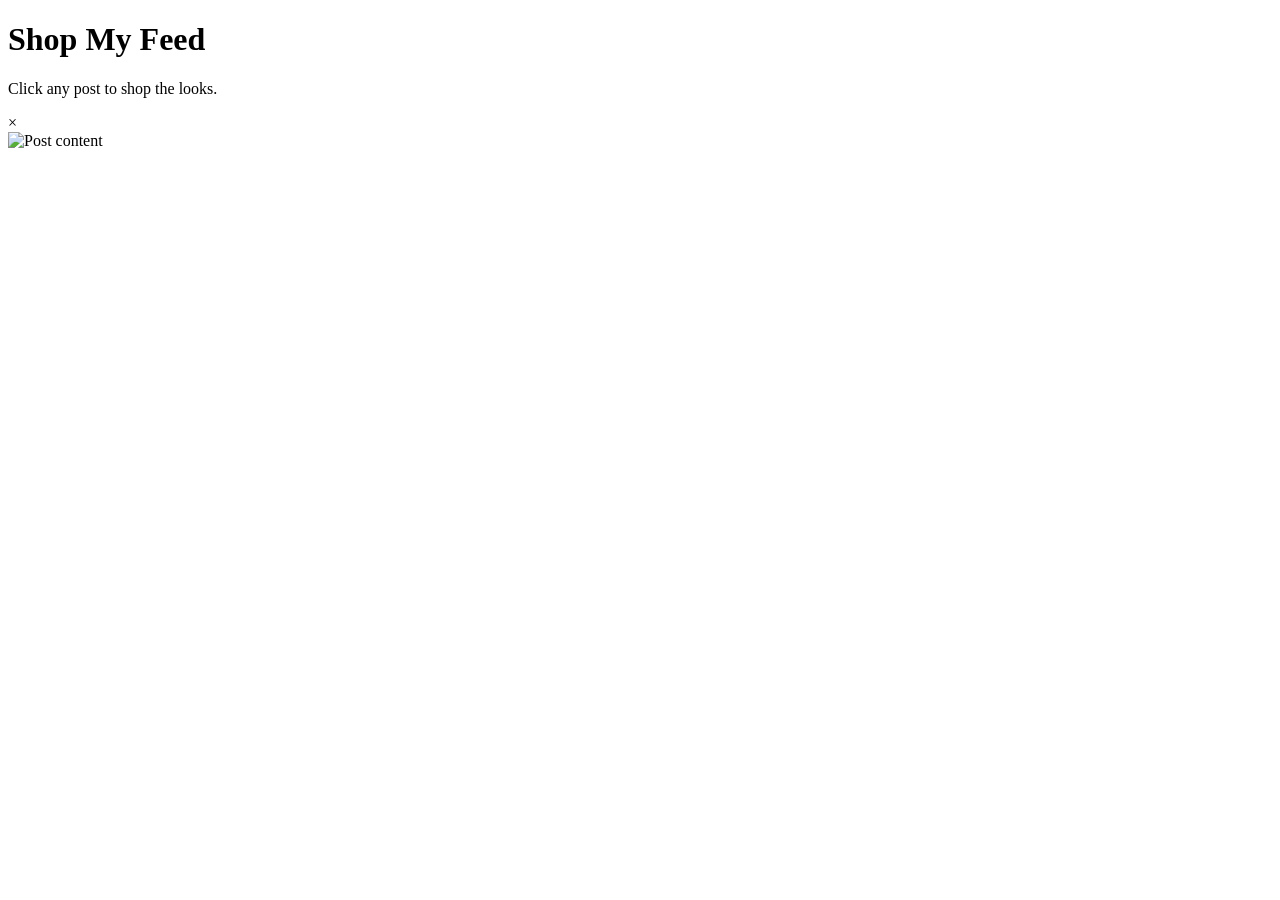
==== index.html @ c6c6c4ad "Create index.html" ====
<!DOCTYPE html>
<html lang="en">
<head>
    <meta charset="UTF-8">
    <meta name="viewport" content="width=device-width, initial-scale=1.0">
    <title>My Shoppable Feed</title>
    <link rel="stylesheet" href="style.css">
</head>
<body>
    <header>
        <h1>Shop My Feed</h1>
        <p>Click any post to shop the looks.</p>
    </header>

    <!-- This is where the social grid will be injected -->
    <main id="feed-grid" class="grid-container"></main>

    <!-- Modal for showing products when a post is clicked -->
    <div id="product-modal" class="modal">
        <div class="modal-content">
            <span class="close-btn">&times;</span>
            <div class="modal-layout">
                <img id="modal-image" src="" alt="Post content">
                <div id="modal-products" class="product-list">
                    <!-- Products will be injected here via JavaScript -->
                </div>
            </div>
        </div>
    </div>

    <script src="script.js"></script>
</body>
</html>
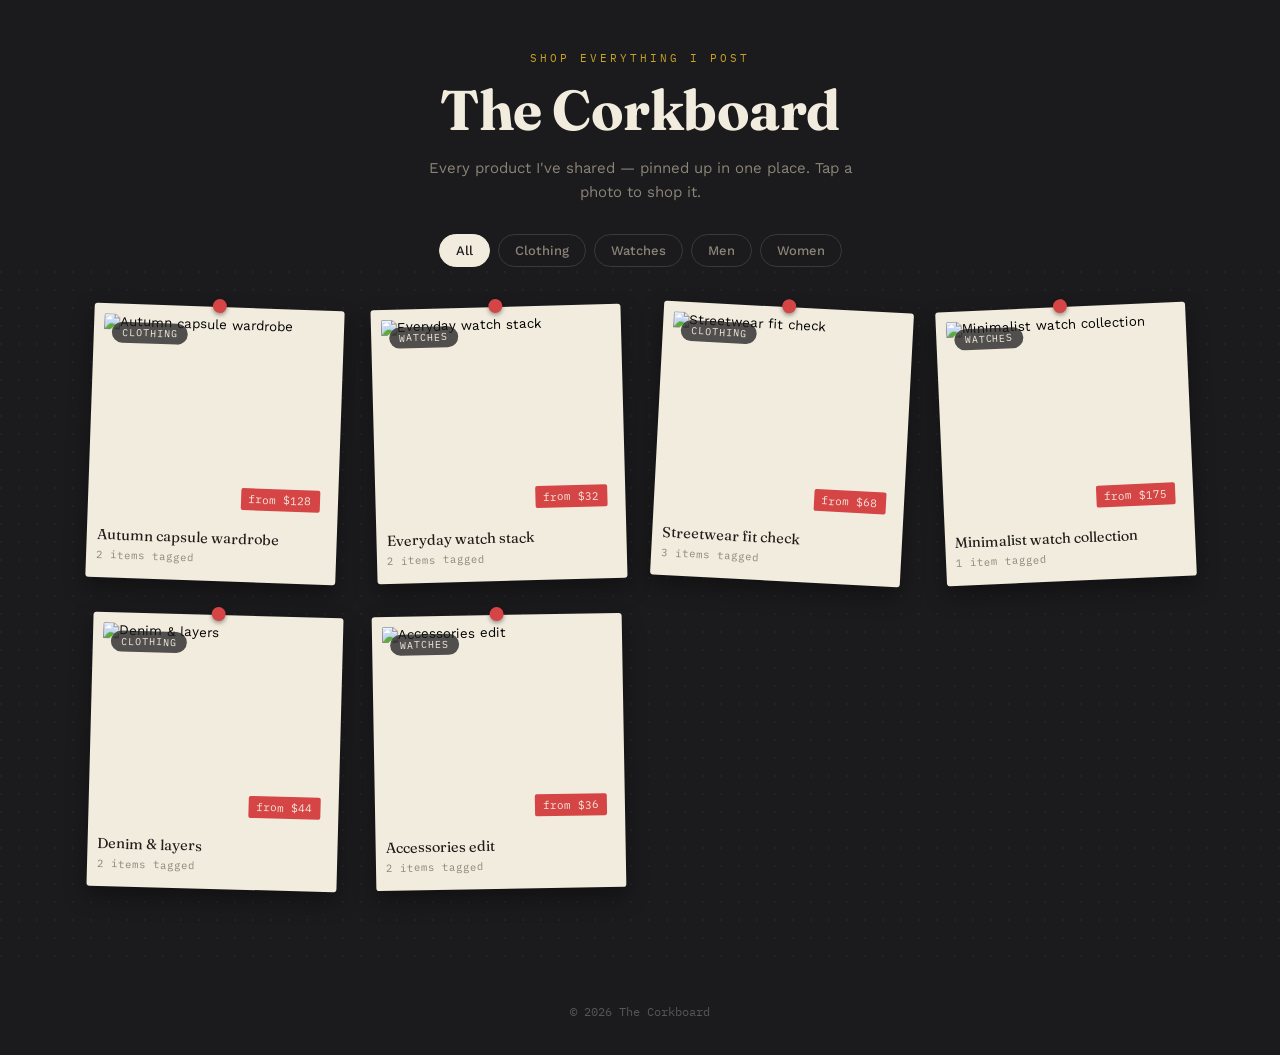
==== commit a7341f18: "Add files via upload" ====
--- a/index.html
+++ b/index.html
@@ -1,33 +1,48 @@
 <!DOCTYPE html>
 <html lang="en">
 <head>
-    <meta charset="UTF-8">
-    <meta name="viewport" content="width=device-width, initial-scale=1.0">
-    <title>My Shoppable Feed</title>
-    <link rel="stylesheet" href="style.css">
+<meta charset="UTF-8" />
+<meta name="viewport" content="width=device-width, initial-scale=1.0" />
+<title>The Corkboard — Shop My Picks</title>
+<link rel="stylesheet" href="style.css" />
 </head>
 <body>
-    <header>
-        <h1>Shop My Feed</h1>
-        <p>Click any post to shop the looks.</p>
-    </header>
 
-    <!-- This is where the social grid will be injected -->
-    <main id="feed-grid" class="grid-container"></main>
+  <header class="site-header">
+    <p class="eyebrow">Shop everything I post</p>
+    <h1>The Corkboard</h1>
+    <p class="subtitle">Every product I've shared — pinned up in one place. Tap a photo to shop it.</p>
+  </header>
 
-    <!-- Modal for showing products when a post is clicked -->
-    <div id="product-modal" class="modal">
-        <div class="modal-content">
-            <span class="close-btn">&times;</span>
-            <div class="modal-layout">
-                <img id="modal-image" src="" alt="Post content">
-                <div id="modal-products" class="product-list">
-                    <!-- Products will be injected here via JavaScript -->
-                </div>
-            </div>
+  <nav class="tags" id="tagFilters">
+    <!-- filled in by script.js -->
+  </nav>
+
+  <main class="corkboard" id="board">
+    <!-- post cards filled in by script.js -->
+  </main>
+
+  <div class="overlay" id="overlay">
+    <div class="drawer" id="drawer">
+      <div class="drawer-head">
+        <div>
+          <p class="drawer-eyebrow">Tagged in this post</p>
+          <h2 id="drawerTitle"></h2>
         </div>
+        <button id="closeDrawer" aria-label="Close">&times;</button>
+      </div>
+      <div id="drawerItems" class="drawer-items"></div>
+      <div class="drawer-total">
+        <span id="itemCount"></span>
+        <span id="totalPrice"></span>
+      </div>
     </div>
+  </div>
 
-    <script src="script.js"></script>
+  <footer class="site-footer">
+    <p>&copy; <span id="year"></span> The Corkboard</p>
+  </footer>
+
+  <script src="script.js"></script>
 </body>
 </html>
--- a/style.css
+++ b/style.css
@@ -0,0 +1,297 @@
+@import url('https://fonts.googleapis.com/css2?family=Fraunces:opsz,wght@9..144,600;9..144,700&family=Work+Sans:wght@400;500;600&family=IBM+Plex+Mono:wght@400;500&display=swap');
+
+* { box-sizing: border-box; }
+
+body {
+  margin: 0;
+  background: #1B1B1D;
+  font-family: 'Work Sans', sans-serif;
+  color: #F2ECDE;
+}
+
+.site-header {
+  text-align: center;
+  padding: 40px 20px 8px;
+}
+
+.eyebrow {
+  font-family: 'IBM Plex Mono', monospace;
+  font-size: 11px;
+  letter-spacing: 3px;
+  text-transform: uppercase;
+  color: #C9A227;
+  margin-bottom: 10px;
+}
+
+.site-header h1 {
+  font-family: 'Fraunces', serif;
+  font-weight: 700;
+  font-size: clamp(32px, 6vw, 56px);
+  margin: 0;
+  letter-spacing: -0.5px;
+}
+
+.subtitle {
+  color: #8B8478;
+  max-width: 460px;
+  margin: 12px auto 0;
+  font-size: 15px;
+  line-height: 1.6;
+}
+
+/* Tag filter bar */
+.tags {
+  display: flex;
+  justify-content: center;
+  gap: 8px;
+  padding: 22px 16px 4px;
+  flex-wrap: wrap;
+}
+
+.tag-btn {
+  padding: 8px 16px;
+  border-radius: 999px;
+  border: 1px solid #3A3A3D;
+  background: transparent;
+  color: #8B8478;
+  font-size: 13px;
+  font-weight: 500;
+  cursor: pointer;
+  font-family: 'Work Sans', sans-serif;
+  transition: all 160ms ease;
+}
+
+.tag-btn:hover { border-color: #8B8478; color: #F2ECDE; }
+
+.tag-btn.active {
+  background: #F2ECDE;
+  color: #1B1B1D;
+  border-color: #F2ECDE;
+}
+
+/* Corkboard grid */
+.corkboard {
+  background-image: radial-gradient(circle at 1px 1px, rgba(255,255,255,0.035) 1px, transparent 0);
+  background-size: 18px 18px;
+  padding: 36px 20px 80px;
+}
+
+.grid {
+  display: grid;
+  grid-template-columns: repeat(auto-fill, minmax(220px, 1fr));
+  gap: 34px;
+  max-width: 1100px;
+  margin: 0 auto;
+}
+
+.pin-card {
+  position: relative;
+  background: #F2ECDE;
+  padding: 10px 10px 16px;
+  border-radius: 3px;
+  box-shadow: 0 10px 22px rgba(0,0,0,0.35);
+  border: none;
+  cursor: pointer;
+  text-align: left;
+  display: block;
+  font-family: inherit;
+  transition: transform 220ms ease, box-shadow 220ms ease;
+}
+
+.pin-card:hover {
+  transform: translateY(-6px) rotate(0deg) !important;
+  box-shadow: 0 22px 40px rgba(0,0,0,0.45);
+}
+
+.pushpin {
+  position: absolute;
+  top: -8px;
+  left: 50%;
+  transform: translateX(-50%);
+  width: 14px;
+  height: 14px;
+  border-radius: 50%;
+  background: #D64545;
+  box-shadow: 0 2px 4px rgba(0,0,0,0.4);
+}
+
+.img-wrap {
+  position: relative;
+  overflow: hidden;
+  border-radius: 2px;
+}
+
+.img-wrap img {
+  width: 100%;
+  height: 200px;
+  object-fit: cover;
+  display: block;
+}
+
+.category-badge {
+  position: absolute;
+  top: 8px;
+  left: 8px;
+  background: rgba(27,27,29,0.75);
+  color: #F2ECDE;
+  border-radius: 999px;
+  padding: 4px 10px;
+  font-family: 'IBM Plex Mono', monospace;
+  font-size: 10px;
+  text-transform: uppercase;
+  letter-spacing: 1px;
+}
+
+.price-tag {
+  position: absolute;
+  bottom: 8px;
+  right: 8px;
+  background: #D64545;
+  color: #F2ECDE;
+  font-family: 'IBM Plex Mono', monospace;
+  font-size: 11px;
+  padding: 4px 8px;
+  border-radius: 2px;
+}
+
+.pin-card .caption {
+  font-family: 'Fraunces', serif;
+  font-size: 14.5px;
+  color: #201D1A;
+  margin-top: 12px;
+  margin-bottom: 2px;
+  line-height: 1.35;
+}
+
+.pin-card .item-count {
+  font-family: 'IBM Plex Mono', monospace;
+  font-size: 10.5px;
+  color: #8B8478;
+  margin: 0;
+}
+
+/* Drawer / overlay */
+.overlay {
+  position: fixed;
+  inset: 0;
+  background: rgba(0,0,0,0.55);
+  display: none;
+  align-items: flex-end;
+  justify-content: center;
+  z-index: 50;
+}
+
+.overlay.open { display: flex; }
+
+.drawer {
+  background: #F2ECDE;
+  color: #201D1A;
+  width: 100%;
+  max-width: 480px;
+  border-radius: 10px 10px 0 0;
+  padding: 22px 22px 28px;
+  max-height: 78vh;
+  overflow-y: auto;
+  animation: slideUp 320ms cubic-bezier(.2,.8,.2,1);
+}
+
+@keyframes slideUp {
+  from { transform: translateY(24px); opacity: 0; }
+  to { transform: translateY(0); opacity: 1; }
+}
+
+.drawer-head {
+  display: flex;
+  justify-content: space-between;
+  align-items: flex-start;
+  margin-bottom: 14px;
+}
+
+.drawer-eyebrow {
+  font-family: 'IBM Plex Mono', monospace;
+  font-size: 10px;
+  color: #8B8478;
+  letter-spacing: 2px;
+  text-transform: uppercase;
+  margin: 0;
+}
+
+.drawer-head h2 {
+  font-family: 'Fraunces', serif;
+  font-size: 20px;
+  margin: 4px 0 0;
+}
+
+#closeDrawer {
+  background: none;
+  border: none;
+  cursor: pointer;
+  font-size: 26px;
+  line-height: 1;
+  color: #201D1A;
+  padding: 4px;
+}
+
+.drawer-items {
+  border-top: 1px dashed #8B8478;
+  padding-top: 4px;
+}
+
+.drawer-item {
+  display: flex;
+  justify-content: space-between;
+  align-items: center;
+  padding: 12px 0;
+  border-bottom: 1px dashed #D8D0BE;
+  text-decoration: none;
+  color: inherit;
+}
+
+.drawer-item:last-child { border-bottom: none; }
+
+.drawer-item .name {
+  margin: 0;
+  font-size: 14.5px;
+  font-weight: 500;
+  color: #201D1A;
+}
+
+.drawer-item .price {
+  margin: 2px 0 0;
+  font-family: 'IBM Plex Mono', monospace;
+  font-size: 12px;
+  color: #8B8478;
+}
+
+.drawer-item .buy {
+  color: #D64545;
+  font-size: 12.5px;
+  font-weight: 600;
+  white-space: nowrap;
+}
+
+.drawer-total {
+  display: flex;
+  justify-content: space-between;
+  align-items: center;
+  margin-top: 16px;
+  padding-top: 14px;
+  border-top: 1px solid #201D1A;
+  font-family: 'IBM Plex Mono', monospace;
+  font-size: 13px;
+  color: #8B8478;
+}
+
+#totalPrice { color: #201D1A; font-size: 14px; font-weight: 500; }
+
+.site-footer {
+  text-align: center;
+  padding: 24px;
+  color: #565655;
+  font-size: 12px;
+  font-family: 'IBM Plex Mono', monospace;
+}
+
+@media (prefers-reduced-motion: reduce) {
+  .pin-card, .drawer { animation: none !important; transition: none !important; }
+}
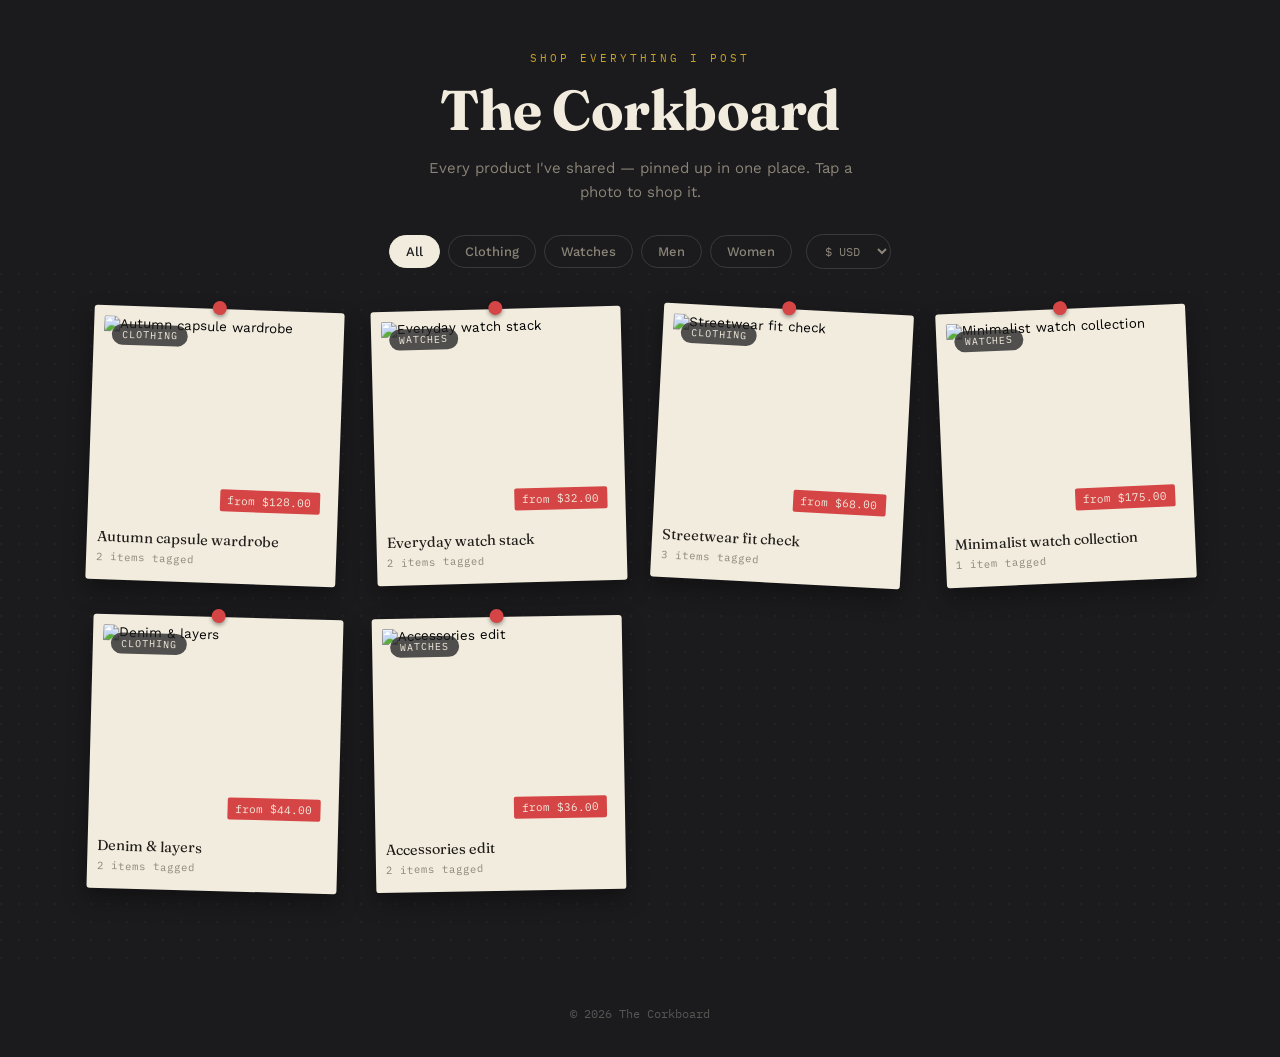
==== commit 59a966f4: "Add files via upload" ====
--- a/index.html
+++ b/index.html
@@ -14,9 +14,17 @@
     <p class="subtitle">Every product I've shared — pinned up in one place. Tap a photo to shop it.</p>
   </header>
 
-  <nav class="tags" id="tagFilters">
-    <!-- filled in by script.js -->
-  </nav>
+  <div class="controls-row">
+    <nav class="tags" id="tagFilters">
+      <!-- filled in by script.js -->
+    </nav>
+    <select class="currency-select" id="currencySelect" aria-label="Currency">
+      <option value="USD">$ USD</option>
+      <option value="EUR">€ EUR</option>
+      <option value="GBP">£ GBP</option>
+      <option value="INR">₹ INR</option>
+    </select>
+  </div>
 
   <main class="corkboard" id="board">
     <!-- post cards filled in by script.js -->
--- a/style.css
+++ b/style.css
@@ -39,13 +39,36 @@
   line-height: 1.6;
 }
 
+/* Controls row: tag filters + currency picker */
+.controls-row {
+  display: flex;
+  justify-content: center;
+  align-items: center;
+  gap: 14px;
+  flex-wrap: wrap;
+  padding: 22px 16px 4px;
+}
+
+.currency-select {
+  background: transparent;
+  color: #8B8478;
+  border: 1px solid #3A3A3D;
+  border-radius: 999px;
+  padding: 8px 14px;
+  font-family: 'IBM Plex Mono', monospace;
+  font-size: 12px;
+  cursor: pointer;
+}
+
+.currency-select:hover { border-color: #8B8478; color: #F2ECDE; }
+
 /* Tag filter bar */
 .tags {
   display: flex;
   justify-content: center;
   gap: 8px;
-  padding: 22px 16px 4px;
   flex-wrap: wrap;
+  padding: 0;
 }
 
 .tag-btn {
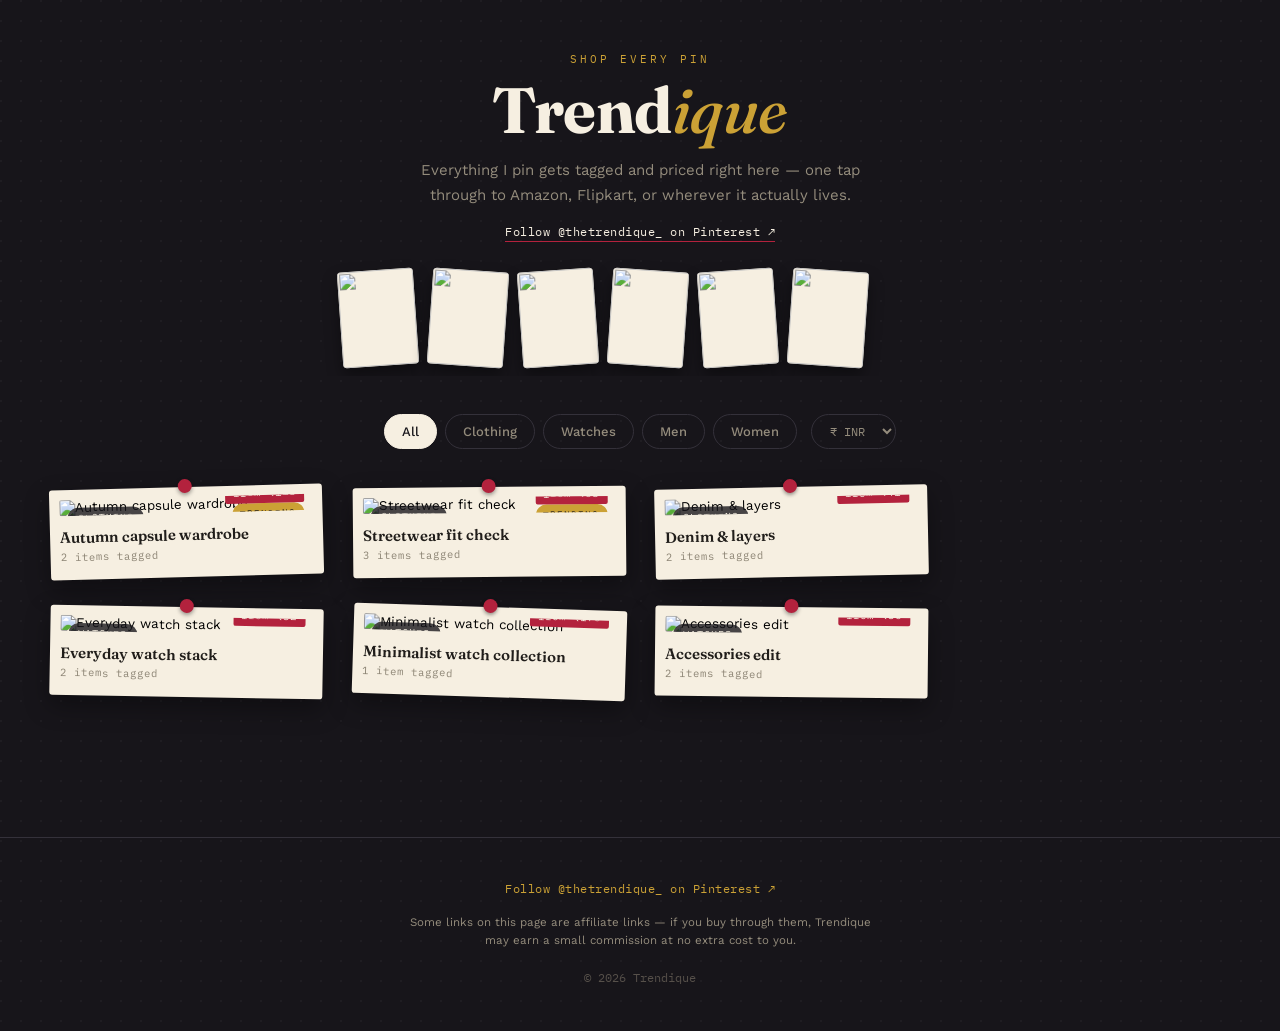
==== commit 079fa585: "Add files via upload" ====
--- a/index.html
+++ b/index.html
@@ -3,15 +3,26 @@
 <head>
 <meta charset="UTF-8" />
 <meta name="viewport" content="width=device-width, initial-scale=1.0" />
-<title>The Corkboard — Shop My Picks</title>
+<title>Trendique — Shop Every Pin</title>
+<meta name="description" content="Every outfit and find I pin, tagged and ready to buy — straight from Amazon, Flipkart, and wherever else it lives." />
+<meta property="og:title" content="Trendique — Shop Every Pin" />
+<meta property="og:description" content="Every outfit and find I pin, tagged and ready to buy." />
+<meta property="og:type" content="website" />
+<link rel="icon" href="data:image/svg+xml,<svg xmlns=%22http://www.w3.org/2000/svg%22 viewBox=%220 0 100 100%22><text y=%22.9em%22 font-size=%2290%22>📌</text></svg>" />
 <link rel="stylesheet" href="style.css" />
 </head>
 <body>
 
   <header class="site-header">
-    <p class="eyebrow">Shop everything I post</p>
-    <h1>The Corkboard</h1>
-    <p class="subtitle">Every product I've shared — pinned up in one place. Tap a photo to shop it.</p>
+    <div class="hero-inner">
+      <p class="eyebrow">Shop every pin</p>
+      <h1>Trend<em>ique</em></h1>
+      <p class="subtitle">Everything I pin gets tagged and priced right here — one tap through to Amazon, Flipkart, or wherever it actually lives.</p>
+      <a class="pin-follow" href="https://pinterest.com/thetrendique_" target="_blank" rel="noopener noreferrer">Follow @thetrendique_ on Pinterest ↗</a>
+    </div>
+    <nav class="trending-strip" id="trendingStrip" aria-label="Trending pins — tap to shop">
+      <!-- filled in by script.js -->
+    </nav>
   </header>
 
   <div class="controls-row">
@@ -19,10 +30,10 @@
       <!-- filled in by script.js -->
     </nav>
     <select class="currency-select" id="currencySelect" aria-label="Currency">
+      <option value="INR">₹ INR</option>
       <option value="USD">$ USD</option>
       <option value="EUR">€ EUR</option>
       <option value="GBP">£ GBP</option>
-      <option value="INR">₹ INR</option>
     </select>
   </div>
 
@@ -48,7 +59,9 @@
   </div>
 
   <footer class="site-footer">
-    <p>&copy; <span id="year"></span> The Corkboard</p>
+    <a class="footer-follow" href="https://pinterest.com/thetrendique_" target="_blank" rel="noopener noreferrer">Follow @thetrendique_ on Pinterest ↗</a>
+    <p class="footer-disclosure">Some links on this page are affiliate links — if you buy through them, Trendique may earn a small commission at no extra cost to you.</p>
+    <p class="footer-copyright">&copy; <span id="year"></span> Trendique</p>
   </footer>
 
   <script src="script.js"></script>
--- a/style.css
+++ b/style.css
@@ -1,68 +1,172 @@
-@import url('https://fonts.googleapis.com/css2?family=Fraunces:opsz,wght@9..144,600;9..144,700&family=Work+Sans:wght@400;500;600&family=IBM+Plex+Mono:wght@400;500&display=swap');
+@import url('https://fonts.googleapis.com/css2?family=Fraunces:ital,opsz,wght@0,9..144,600;0,9..144,700;1,9..144,500&family=Work+Sans:wght@400;500;600;700&family=IBM+Plex+Mono:wght@400;500;600&display=swap');
+
+/* ---------------------------------------------------------------------
+   DESIGN TOKENS — change these to re-theme the whole site + admin panel.
+   admin.css reuses this same set of variables.
+------------------------------------------------------------------------ */
+:root {
+  --ink: #17151A;          /* page background */
+  --ink-soft: #211E26;     /* raised panels on dark bg */
+  --paper: #F6EFE1;        /* pin card / drawer background */
+  --paper-dim: #E7DBC3;    /* dashed dividers on paper */
+  --berry: #B3223D;        /* primary accent — pushpin, price, buy */
+  --berry-dark: #8D1B31;   /* accent hover */
+  --gold: #CBA135;         /* secondary accent — eyebrow, trending badge */
+  --teal: #3E7C74;         /* tertiary accent — new badge */
+  --muted: #948C7C;        /* muted text on dark */
+  --muted-on-paper: #8A8272;
+  --line: #34313A;         /* hairline on dark */
+
+  --font-display: 'Fraunces', serif;
+  --font-body: 'Work Sans', sans-serif;
+  --font-mono: 'IBM Plex Mono', monospace;
+
+  --shadow-card: 0 10px 24px rgba(0,0,0,0.35);
+  --shadow-card-hover: 0 22px 40px rgba(0,0,0,0.45);
+}
 
 * { box-sizing: border-box; }
+
+html { scroll-behavior: smooth; }
 
 body {
   margin: 0;
-  background: #1B1B1D;
-  font-family: 'Work Sans', sans-serif;
-  color: #F2ECDE;
-}
-
+  background: var(--ink);
+  background-image:
+    radial-gradient(circle at 1px 1px, rgba(255,255,255,0.035) 1px, transparent 0);
+  background-size: 20px 20px;
+  font-family: var(--font-body);
+  color: var(--paper);
+  -webkit-font-smoothing: antialiased;
+}
+
+a { color: inherit; }
+
+:focus-visible {
+  outline: 2px solid var(--gold);
+  outline-offset: 2px;
+}
+
+/* ---------------------------------------------------------------------
+   HERO
+------------------------------------------------------------------------ */
 .site-header {
+  padding: 52px 20px 8px;
+}
+
+.hero-inner {
+  max-width: 620px;
+  margin: 0 auto;
   text-align: center;
-  padding: 40px 20px 8px;
 }
 
 .eyebrow {
-  font-family: 'IBM Plex Mono', monospace;
+  font-family: var(--font-mono);
   font-size: 11px;
   letter-spacing: 3px;
   text-transform: uppercase;
-  color: #C9A227;
-  margin-bottom: 10px;
+  color: var(--gold);
+  margin: 0 0 12px;
 }
 
 .site-header h1 {
-  font-family: 'Fraunces', serif;
+  font-family: var(--font-display);
   font-weight: 700;
-  font-size: clamp(32px, 6vw, 56px);
+  font-size: clamp(38px, 8vw, 64px);
   margin: 0;
   letter-spacing: -0.5px;
+  line-height: 1;
+}
+
+.site-header h1 em {
+  font-style: italic;
+  font-weight: 500;
+  color: var(--gold);
 }
 
 .subtitle {
-  color: #8B8478;
-  max-width: 460px;
-  margin: 12px auto 0;
+  color: var(--muted);
+  max-width: 440px;
+  margin: 16px auto 0;
   font-size: 15px;
-  line-height: 1.6;
-}
-
-/* Controls row: tag filters + currency picker */
+  line-height: 1.65;
+}
+
+.pin-follow {
+  display: inline-block;
+  margin-top: 16px;
+  font-family: var(--font-mono);
+  font-size: 12px;
+  letter-spacing: 0.5px;
+  color: var(--paper);
+  text-decoration: none;
+  border-bottom: 1px solid var(--berry);
+  padding-bottom: 2px;
+  transition: color 160ms ease, border-color 160ms ease;
+}
+.pin-follow:hover { color: var(--gold); border-color: var(--gold); }
+
+/* Trending strip — horizontally scrolling peek of pinned photos */
+.trending-strip {
+  display: flex;
+  gap: 14px;
+  overflow-x: auto;
+  padding: 28px 20px 10px;
+  margin: 0 auto;
+  max-width: 640px;
+  scroll-snap-type: x proximity;
+  -webkit-overflow-scrolling: touch;
+  scrollbar-width: none;
+}
+.trending-strip::-webkit-scrollbar { display: none; }
+
+.strip-pin {
+  flex: 0 0 auto;
+  width: 76px;
+  height: 96px;
+  border-radius: 4px;
+  overflow: hidden;
+  border: none;
+  padding: 0;
+  cursor: pointer;
+  background: var(--paper);
+  scroll-snap-align: start;
+  box-shadow: 0 8px 16px rgba(0,0,0,0.4);
+  transition: transform 200ms ease, box-shadow 200ms ease;
+}
+.strip-pin:nth-child(odd) { transform: rotate(-4deg); }
+.strip-pin:nth-child(even) { transform: rotate(4deg); }
+.strip-pin:hover, .strip-pin:focus-visible {
+  transform: rotate(0deg) translateY(-4px);
+  box-shadow: 0 14px 26px rgba(0,0,0,0.5);
+}
+.strip-pin img { width: 100%; height: 100%; object-fit: cover; display: block; }
+
+/* ---------------------------------------------------------------------
+   CONTROLS — tag filters + currency
+------------------------------------------------------------------------ */
 .controls-row {
   display: flex;
   justify-content: center;
   align-items: center;
   gap: 14px;
   flex-wrap: wrap;
-  padding: 22px 16px 4px;
+  padding: 30px 16px 4px;
+  position: relative;
 }
 
 .currency-select {
   background: transparent;
-  color: #8B8478;
-  border: 1px solid #3A3A3D;
+  color: var(--muted);
+  border: 1px solid var(--line);
   border-radius: 999px;
   padding: 8px 14px;
-  font-family: 'IBM Plex Mono', monospace;
+  font-family: var(--font-mono);
   font-size: 12px;
   cursor: pointer;
 }
-
-.currency-select:hover { border-color: #8B8478; color: #F2ECDE; }
-
-/* Tag filter bar */
+.currency-select:hover { border-color: var(--muted); color: var(--paper); }
+
 .tags {
   display: flex;
   justify-content: center;
@@ -72,58 +176,60 @@
 }
 
 .tag-btn {
-  padding: 8px 16px;
+  padding: 9px 17px;
   border-radius: 999px;
-  border: 1px solid #3A3A3D;
+  border: 1px solid var(--line);
   background: transparent;
-  color: #8B8478;
+  color: var(--muted);
   font-size: 13px;
   font-weight: 500;
   cursor: pointer;
-  font-family: 'Work Sans', sans-serif;
+  font-family: var(--font-body);
   transition: all 160ms ease;
 }
-
-.tag-btn:hover { border-color: #8B8478; color: #F2ECDE; }
-
+.tag-btn:hover { border-color: var(--muted); color: var(--paper); }
 .tag-btn.active {
-  background: #F2ECDE;
-  color: #1B1B1D;
-  border-color: #F2ECDE;
-}
-
-/* Corkboard grid */
+  background: var(--paper);
+  color: var(--ink);
+  border-color: var(--paper);
+}
+
+/* ---------------------------------------------------------------------
+   CORKBOARD — masonry grid of pinned cards
+------------------------------------------------------------------------ */
 .corkboard {
-  background-image: radial-gradient(circle at 1px 1px, rgba(255,255,255,0.035) 1px, transparent 0);
-  background-size: 18px 18px;
-  padding: 36px 20px 80px;
+  padding: 34px 20px 90px;
 }
 
 .grid {
-  display: grid;
-  grid-template-columns: repeat(auto-fill, minmax(220px, 1fr));
-  gap: 34px;
-  max-width: 1100px;
+  column-width: 230px;
+  column-gap: 30px;
+  max-width: 1180px;
   margin: 0 auto;
 }
 
 .pin-card {
+  display: inline-block;
+  width: 100%;
+  break-inside: avoid;
   position: relative;
-  background: #F2ECDE;
+  background: var(--paper);
   padding: 10px 10px 16px;
   border-radius: 3px;
-  box-shadow: 0 10px 22px rgba(0,0,0,0.35);
+  box-shadow: var(--shadow-card);
   border: none;
   cursor: pointer;
   text-align: left;
-  display: block;
   font-family: inherit;
+  margin: 0 0 30px;
+  transform: rotate(var(--tilt, 0deg));
   transition: transform 220ms ease, box-shadow 220ms ease;
 }
 
-.pin-card:hover {
-  transform: translateY(-6px) rotate(0deg) !important;
-  box-shadow: 0 22px 40px rgba(0,0,0,0.45);
+.pin-card:hover, .pin-card:focus-visible {
+  transform: translateY(-6px) rotate(0deg);
+  box-shadow: var(--shadow-card-hover);
+  z-index: 2;
 }
 
 .pushpin {
@@ -134,8 +240,9 @@
   width: 14px;
   height: 14px;
   border-radius: 50%;
-  background: #D64545;
+  background: var(--berry);
   box-shadow: 0 2px 4px rgba(0,0,0,0.4);
+  z-index: 1;
 }
 
 .img-wrap {
@@ -146,40 +253,64 @@
 
 .img-wrap img {
   width: 100%;
-  height: 200px;
-  object-fit: cover;
+  height: auto;
   display: block;
-}
+  transition: transform 400ms ease;
+}
+.pin-card:hover .img-wrap img { transform: scale(1.045); }
 
 .category-badge {
   position: absolute;
   top: 8px;
   left: 8px;
-  background: rgba(27,27,29,0.75);
-  color: #F2ECDE;
+  background: rgba(23,21,26,0.78);
+  color: var(--paper);
   border-radius: 999px;
   padding: 4px 10px;
-  font-family: 'IBM Plex Mono', monospace;
+  font-family: var(--font-mono);
   font-size: 10px;
   text-transform: uppercase;
   letter-spacing: 1px;
 }
+
+.badge-stack {
+  position: absolute;
+  top: 8px;
+  right: 8px;
+  display: flex;
+  flex-direction: column;
+  gap: 5px;
+  align-items: flex-end;
+}
+
+.badge {
+  font-family: var(--font-mono);
+  font-size: 9.5px;
+  text-transform: uppercase;
+  letter-spacing: 1px;
+  padding: 4px 8px;
+  border-radius: 999px;
+  color: var(--ink);
+}
+.badge-trending { background: var(--gold); }
+.badge-new { background: var(--teal); color: var(--paper); }
 
 .price-tag {
   position: absolute;
   bottom: 8px;
   right: 8px;
-  background: #D64545;
-  color: #F2ECDE;
-  font-family: 'IBM Plex Mono', monospace;
+  background: var(--berry);
+  color: var(--paper);
+  font-family: var(--font-mono);
   font-size: 11px;
   padding: 4px 8px;
   border-radius: 2px;
 }
 
 .pin-card .caption {
-  font-family: 'Fraunces', serif;
-  font-size: 14.5px;
+  font-family: var(--font-display);
+  font-weight: 600;
+  font-size: 15px;
   color: #201D1A;
   margin-top: 12px;
   margin-bottom: 2px;
@@ -187,13 +318,22 @@
 }
 
 .pin-card .item-count {
-  font-family: 'IBM Plex Mono', monospace;
+  font-family: var(--font-mono);
   font-size: 10.5px;
-  color: #8B8478;
+  color: var(--muted-on-paper);
   margin: 0;
 }
 
-/* Drawer / overlay */
+.empty-state {
+  text-align: center;
+  color: var(--muted);
+  padding: 60px 20px;
+  font-size: 14px;
+}
+
+/* ---------------------------------------------------------------------
+   DRAWER — bottom sheet with per-store buy buttons
+------------------------------------------------------------------------ */
 .overlay {
   position: fixed;
   inset: 0;
@@ -203,17 +343,16 @@
   justify-content: center;
   z-index: 50;
 }
-
 .overlay.open { display: flex; }
 
 .drawer {
-  background: #F2ECDE;
+  background: var(--paper);
   color: #201D1A;
   width: 100%;
   max-width: 480px;
-  border-radius: 10px 10px 0 0;
+  border-radius: 12px 12px 0 0;
   padding: 22px 22px 28px;
-  max-height: 78vh;
+  max-height: 82vh;
   overflow-y: auto;
   animation: slideUp 320ms cubic-bezier(.2,.8,.2,1);
 }
@@ -228,21 +367,23 @@
   justify-content: space-between;
   align-items: flex-start;
   margin-bottom: 14px;
+  gap: 12px;
 }
 
 .drawer-eyebrow {
-  font-family: 'IBM Plex Mono', monospace;
+  font-family: var(--font-mono);
   font-size: 10px;
-  color: #8B8478;
+  color: var(--muted-on-paper);
   letter-spacing: 2px;
   text-transform: uppercase;
   margin: 0;
 }
 
 .drawer-head h2 {
-  font-family: 'Fraunces', serif;
-  font-size: 20px;
+  font-family: var(--font-display);
+  font-size: 21px;
   margin: 4px 0 0;
+  line-height: 1.25;
 }
 
 #closeDrawer {
@@ -253,68 +394,115 @@
   line-height: 1;
   color: #201D1A;
   padding: 4px;
+  flex-shrink: 0;
 }
 
 .drawer-items {
-  border-top: 1px dashed #8B8478;
-  padding-top: 4px;
+  border-top: 1px dashed var(--paper-dim);
+  padding-top: 6px;
 }
 
 .drawer-item {
+  padding: 14px 0;
+  border-bottom: 1px dashed var(--paper-dim);
+}
+.drawer-item:last-child { border-bottom: none; }
+
+.drawer-item .name {
+  margin: 0 0 9px;
+  font-size: 14.5px;
+  font-weight: 600;
+  color: #201D1A;
+}
+
+.store-row {
+  display: flex;
+  flex-wrap: wrap;
+  gap: 8px;
+}
+
+.store-btn {
+  display: flex;
+  flex-direction: column;
+  align-items: flex-start;
+  gap: 2px;
+  padding: 8px 12px;
+  border-radius: 6px;
+  background: var(--ink);
+  color: var(--paper);
+  text-decoration: none;
+  transition: transform 150ms ease, background 150ms ease;
+}
+.store-btn:hover, .store-btn:focus-visible {
+  background: var(--berry);
+  transform: translateY(-2px);
+}
+.store-name {
+  font-family: var(--font-mono);
+  font-size: 10px;
+  text-transform: uppercase;
+  letter-spacing: 1px;
+  opacity: 0.75;
+}
+.store-price {
+  font-family: var(--font-mono);
+  font-size: 13px;
+  font-weight: 500;
+}
+
+.drawer-total {
   display: flex;
   justify-content: space-between;
   align-items: center;
-  padding: 12px 0;
-  border-bottom: 1px dashed #D8D0BE;
-  text-decoration: none;
-  color: inherit;
-}
-
-.drawer-item:last-child { border-bottom: none; }
-
-.drawer-item .name {
-  margin: 0;
-  font-size: 14.5px;
-  font-weight: 500;
-  color: #201D1A;
-}
-
-.drawer-item .price {
-  margin: 2px 0 0;
-  font-family: 'IBM Plex Mono', monospace;
-  font-size: 12px;
-  color: #8B8478;
-}
-
-.drawer-item .buy {
-  color: #D64545;
-  font-size: 12.5px;
-  font-weight: 600;
-  white-space: nowrap;
-}
-
-.drawer-total {
-  display: flex;
-  justify-content: space-between;
-  align-items: center;
-  margin-top: 16px;
+  margin-top: 18px;
   padding-top: 14px;
   border-top: 1px solid #201D1A;
-  font-family: 'IBM Plex Mono', monospace;
-  font-size: 13px;
-  color: #8B8478;
-}
-
+  font-family: var(--font-mono);
+  font-size: 12.5px;
+  color: var(--muted-on-paper);
+}
 #totalPrice { color: #201D1A; font-size: 14px; font-weight: 500; }
 
+/* ---------------------------------------------------------------------
+   FOOTER
+------------------------------------------------------------------------ */
 .site-footer {
   text-align: center;
-  padding: 24px;
-  color: #565655;
+  padding: 40px 20px 34px;
+  border-top: 1px solid var(--line);
+  margin-top: 20px;
+}
+
+.footer-follow {
+  font-family: var(--font-mono);
   font-size: 12px;
-  font-family: 'IBM Plex Mono', monospace;
+  letter-spacing: 0.5px;
+  color: var(--gold);
+  text-decoration: none;
+}
+.footer-follow:hover { color: var(--paper); }
+
+.footer-disclosure {
+  max-width: 480px;
+  margin: 16px auto 0;
+  color: var(--muted);
+  font-size: 11.5px;
+  line-height: 1.6;
+}
+
+.footer-copyright {
+  color: #56504A;
+  font-size: 12px;
+  font-family: var(--font-mono);
+  margin-top: 20px;
 }
 
 @media (prefers-reduced-motion: reduce) {
-  .pin-card, .drawer { animation: none !important; transition: none !important; }
-}
+  html { scroll-behavior: auto; }
+  .pin-card, .drawer, .strip-pin, .img-wrap img { animation: none !important; transition: none !important; }
+}
+
+@media (max-width: 480px) {
+  .grid { column-width: 155px; column-gap: 16px; }
+  .pin-card { padding: 8px 8px 14px; margin-bottom: 16px; }
+}
